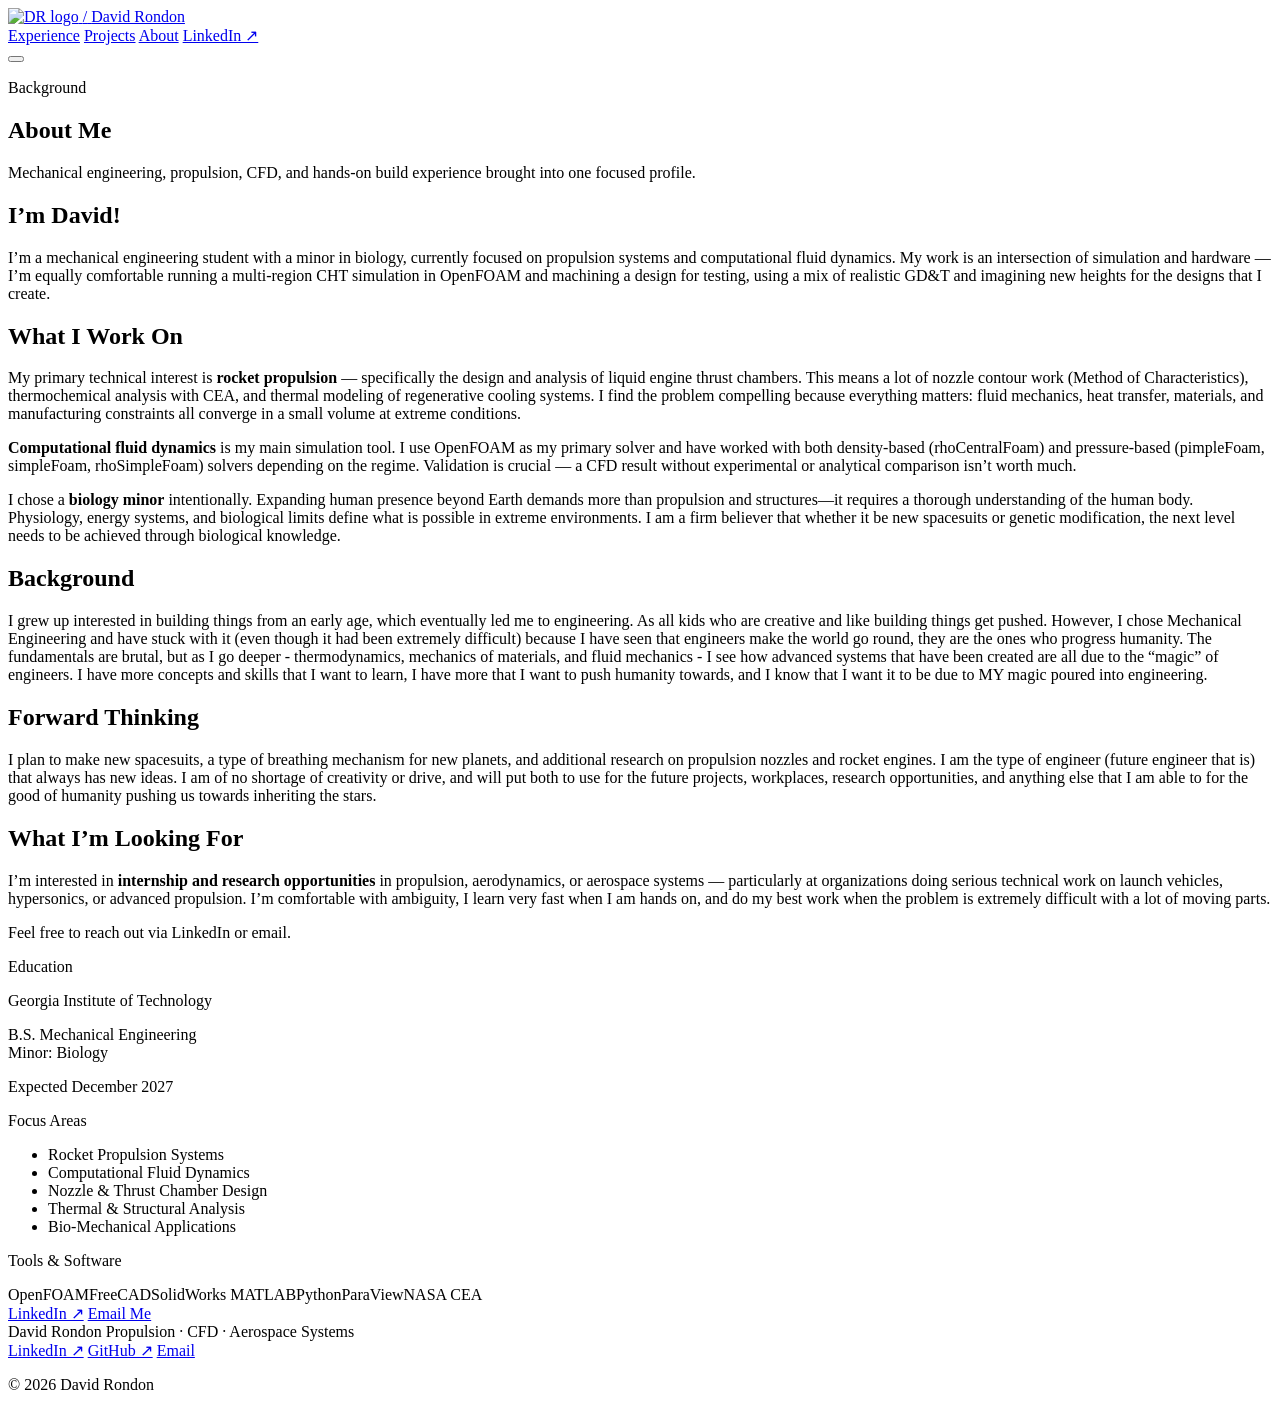
==== about/index.html @ 0e748375 "Add files via upload" ====
<!DOCTYPE html>
<html lang="en">
<head>
  <meta charset="UTF-8" />
  <meta name="viewport" content="width=device-width, initial-scale=1.0" />
  <title>About · David Rondon</title>
  <meta name="description" content="Mechanical engineering student with a minor in Biology, focused on propulsion, CFD, and aerospace systems with experience in fields such as Structural Engineering and Management." />
  <meta name="keywords" content="rocket propulsion, CFD, OpenFOAM, aerospace engineering, nozzle design" />
  <meta property="og:title" content="About" />
  <meta property="og:description" content="Mechanical engineering student with a minor in Biology, focused on propulsion, CFD, and aerospace systems with experience in fields such as Structural Engineering and Management." />
  <meta name="theme-color" content="#0a0a0a" />
  <link rel="preconnect" href="https://fonts.googleapis.com" />
  <link rel="preconnect" href="https://fonts.gstatic.com" crossorigin />
  <link href="https://fonts.googleapis.com/css2?family=Syne:wght@400;500;600;700;800&family=Space+Mono:ital,wght@0,400;0,700;1,400&display=swap" rel="stylesheet" />
  <link rel="stylesheet" href="/css/main.css" />
</head>
<body>

<header class="site-nav">
  <div class="nav-inner">
    <a href="/" class="nav-logo">
      <img src="/img/dr-logo.png" class="logo-img" alt="DR logo" />
      <span class="logo-slash">/</span>
      <span class="logo-text">David Rondon</span>
    </a>
    <nav class="nav-links">
      
      <a href="/experience/" class="nav-link">Experience</a>
      
      <a href="/projects/" class="nav-link">Projects</a>
      
      <a href="/about/" class="nav-link nav-link--active">About</a>
      
      <a href="https://www.linkedin.com/in/david-rondon-08573b288" class="nav-cta" target="_blank" rel="noopener">LinkedIn ↗</a>
    </nav>
    <button class="nav-toggle" aria-label="Toggle menu">
      <span></span><span></span><span></span>
    </button>
  </div>
</header>


<main>
  
<section class="page-header page-header--about">
  <div class="page-header-inner">
    <p class="section-label">Background</p>
    <h1 class="page-title">About Me</h1>
    <p class="page-intro">Mechanical engineering, propulsion, CFD, and hands-on build experience brought into one focused profile.</p>
  </div>
</section>

<section class="about-page section-inner">
  <div class="about-grid">
    <div class="about-main">
      <div class="article-body">
<h2 id="im-david"><span id="greeting"></span> I&rsquo;m David!</h2>
<p>I&rsquo;m a mechanical engineering student with a minor in biology, currently focused on propulsion systems and computational fluid dynamics. My work is an intersection of simulation and hardware — I&rsquo;m equally comfortable running a multi-region CHT simulation in OpenFOAM and machining a design for testing, using a mix of realistic GD&amp;T and imagining new heights for the designs that I create.</p>
<h2 id="what-i-work-on">What I Work On</h2>
<p>My primary technical interest is <strong>rocket propulsion</strong> — specifically the design and analysis of liquid engine thrust chambers. This means a lot of nozzle contour work (Method of Characteristics), thermochemical analysis with CEA, and thermal modeling of regenerative cooling systems. I find the problem compelling because everything matters: fluid mechanics, heat transfer, materials, and manufacturing constraints all converge in a small volume at extreme conditions.</p>
<p><strong>Computational fluid dynamics</strong> is my main simulation tool. I use OpenFOAM as my primary solver and have worked with both density-based (rhoCentralFoam) and pressure-based (pimpleFoam, simpleFoam, rhoSimpleFoam) solvers depending on the regime. Validation is crucial — a CFD result without experimental or analytical comparison isn&rsquo;t worth much.</p>
<p>I chose a <strong>biology minor</strong> intentionally. Expanding human presence beyond Earth demands more than propulsion and structures—it requires a thorough understanding of the human body. Physiology, energy systems, and biological limits define what is possible in extreme environments. I am a firm believer that whether it be new spacesuits or genetic modification, the next level needs to be achieved through biological knowledge.</p>
<h2 id="background">Background</h2>
<p>I grew up interested in building things from an early age, which eventually led me to engineering. As all kids who are creative and like building things get pushed. However, I chose Mechanical Engineering and have stuck with it (even though it had been extremely difficult) because I have seen that engineers make the world go round, they are the ones who progress humanity. The fundamentals are brutal, but as I go deeper - thermodynamics, mechanics of materials, and fluid mechanics - I see how advanced systems that have been created are all due to the &ldquo;magic&rdquo; of engineers. I have more concepts and skills that I want to learn, I have more that I want to push humanity towards, and I know that I want it to be due to MY magic poured into engineering.</p>
<h2 id="forward-thinking">Forward Thinking</h2>
<p>I plan to make new spacesuits, a type of breathing mechanism for new planets, and additional research on propulsion nozzles and rocket engines. I am the type of engineer (future engineer that is) that always has new ideas. I am of no shortage of creativity or drive, and will put both to use for the future projects, workplaces, research opportunities, and anything else that I am able to for the good of humanity pushing us towards inheriting the stars.</p>
<h2 id="what-im-looking-for">What I&rsquo;m Looking For</h2>
<p>I&rsquo;m interested in <strong>internship and research opportunities</strong> in propulsion, aerodynamics, or aerospace systems — particularly at organizations doing serious technical work on launch vehicles, hypersonics, or advanced propulsion. I&rsquo;m comfortable with ambiguity, I learn very fast when I am hands on, and do my best work when the problem is extremely difficult with a lot of moving parts.</p>
<p>Feel free to reach out via LinkedIn or email.</p>
</div>

    </div>
    <aside class="about-sidebar">
      <div class="sidebar-card">
        <p class="sc-label">Education</p>
        <p class="sc-value">Georgia Institute of Technology</p>
        <p class="sc-sub">B.S. Mechanical Engineering<br>Minor: Biology</p>
        <p class="sc-sub">Expected December 2027</p>
      </div>
      <div class="sidebar-card">
        <p class="sc-label">Focus Areas</p>
        <ul class="sc-list">
          <li>Rocket Propulsion Systems</li>
          <li>Computational Fluid Dynamics</li>
          <li>Nozzle & Thrust Chamber Design</li>
          <li>Thermal & Structural Analysis</li>
          <li>Bio-Mechanical Applications</li>
        </ul>
      </div>
      <div class="sidebar-card">
        <p class="sc-label">Tools & Software</p>
        <div class="sc-tags">
          <span>OpenFOAM</span><span>FreeCAD</span><span>SolidWorks</span>
          <span>MATLAB</span><span>Python</span><span>ParaView</span><span>NASA CEA</span>
        </div>
      </div>
      <div class="sidebar-links">
        <a href="https://www.linkedin.com/in/david-rondon-08573b288" target="_blank" rel="noopener" class="btn-primary">LinkedIn ↗</a>
        <a href="mailto:drondonski@gmail.com" class="btn-ghost">Email Me</a>
      </div>
    </aside>
  </div>
</section>

</main>

<footer class="site-footer">
  <div class="footer-inner">
    <div class="footer-left">
      <span class="footer-name">David Rondon</span>
      <span class="footer-role">Propulsion · CFD · Aerospace Systems</span>
    </div>
    <div class="footer-links">
      <a href="https://www.linkedin.com/in/david-rondon-08573b288" target="_blank" rel="noopener">LinkedIn ↗</a>
      <a href="https://github.com/" target="_blank" rel="noopener">GitHub ↗</a>
      <a href="mailto:drondonski@gmail.com">Email</a>
    </div>
    <p class="footer-copy">© 2026 David Rondon</p>
  </div>
</footer>


<script src="/js/main.js"></script>
</body>
</html>
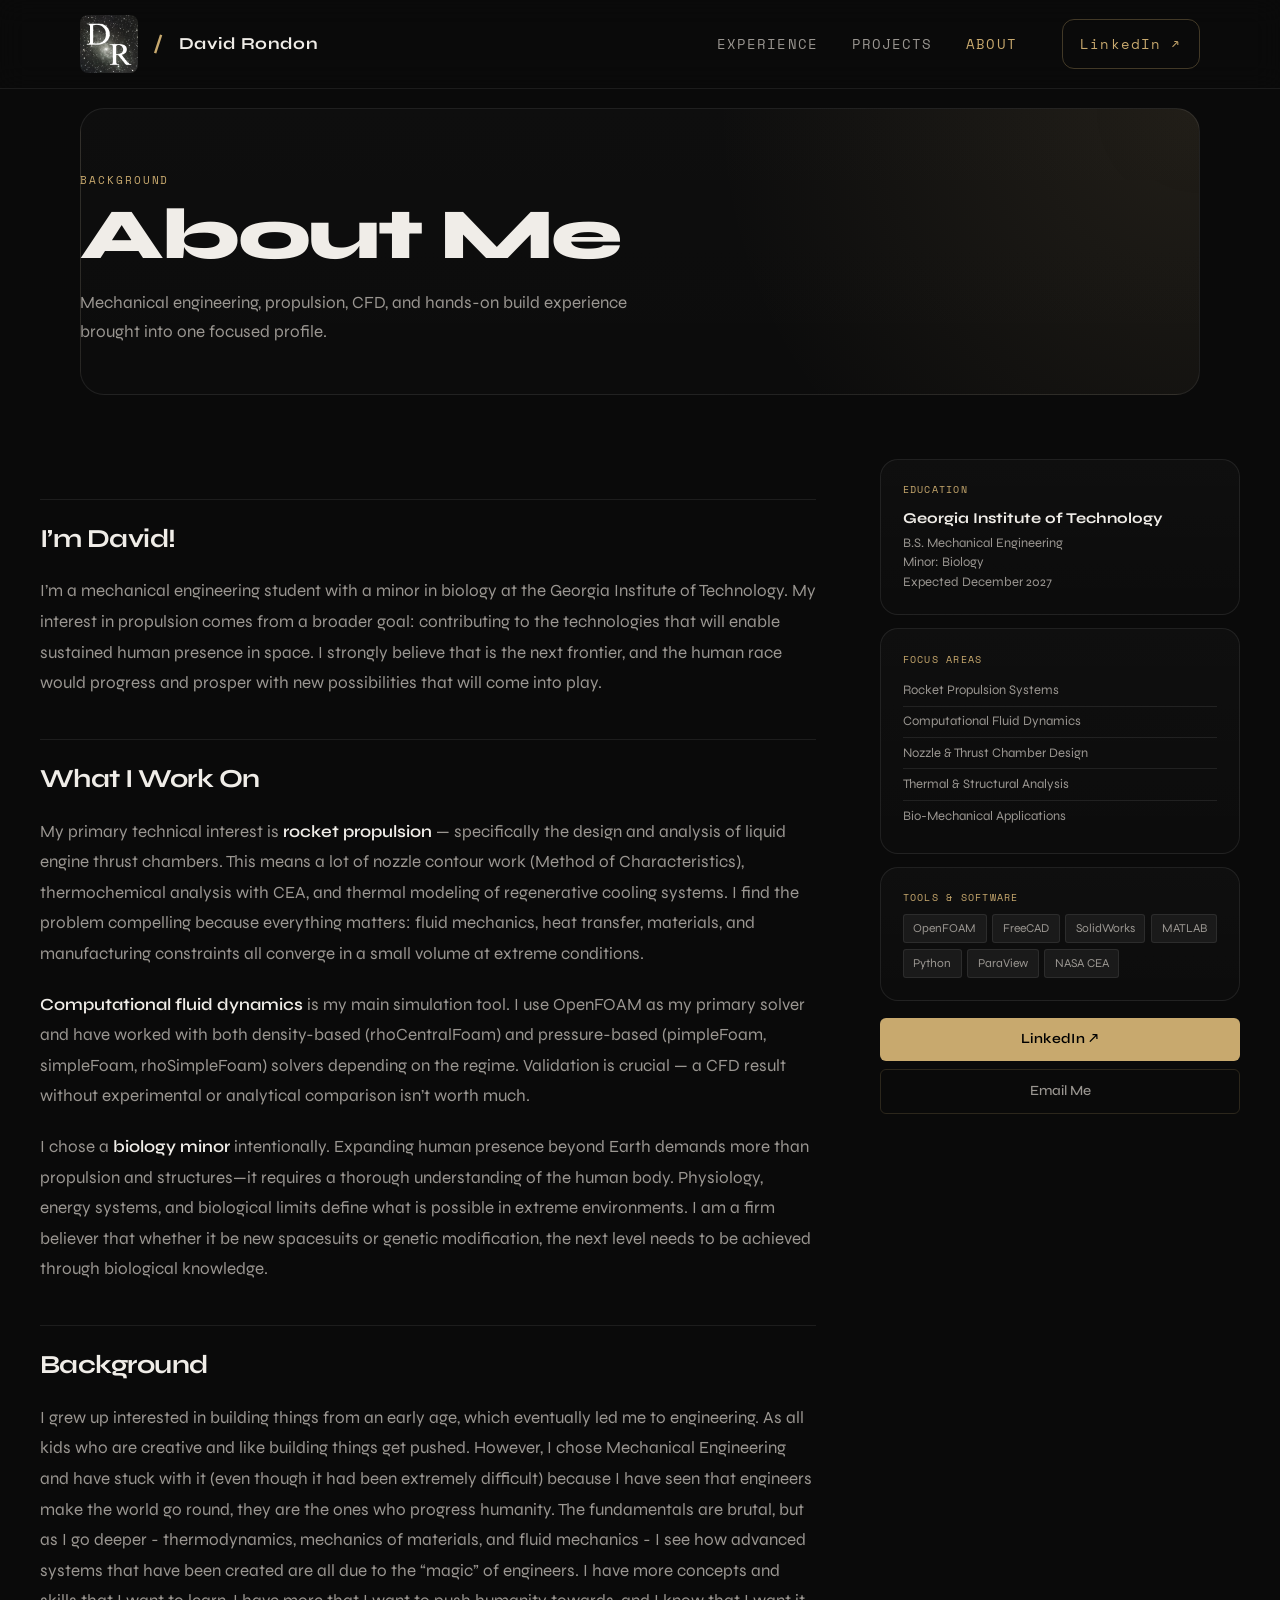
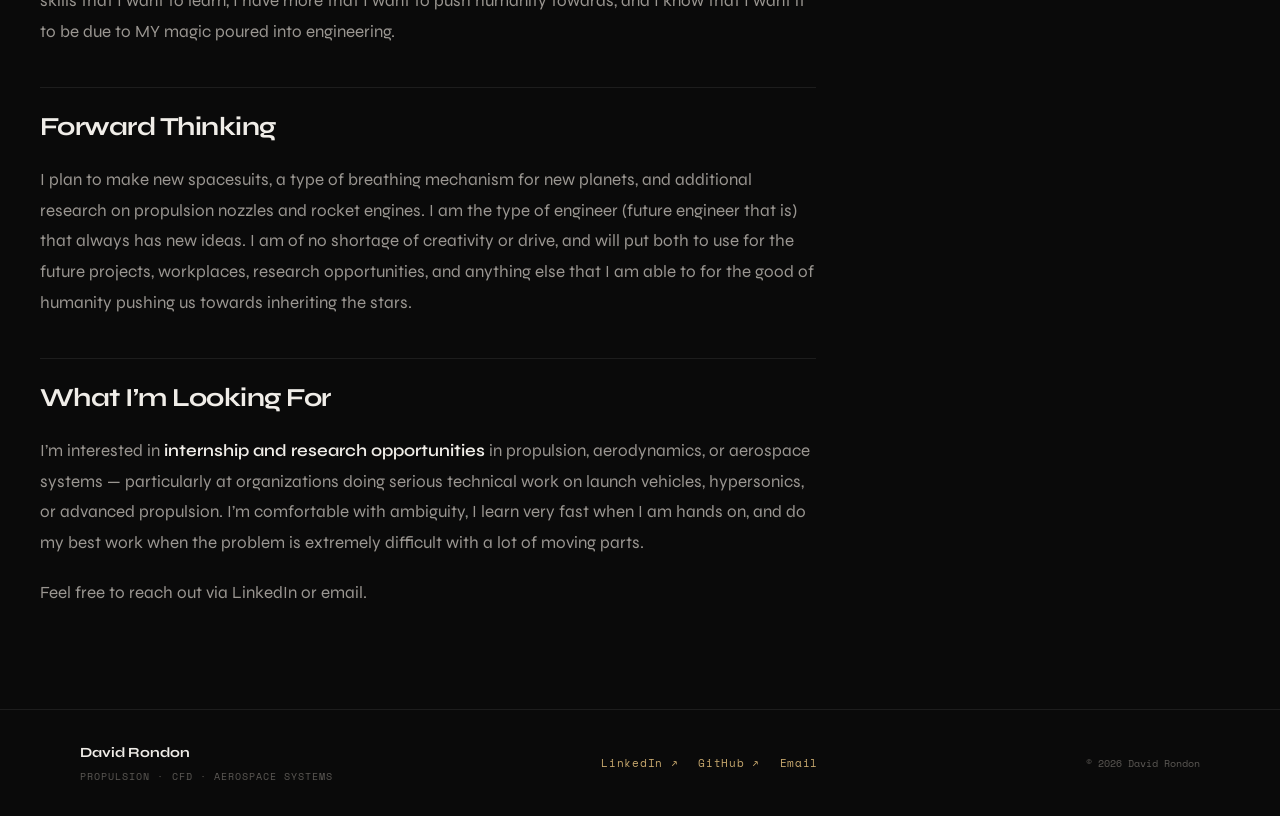
==== commit c49b03bb: "Update index.html" ====
--- a/about/index.html
+++ b/about/index.html
@@ -55,7 +55,7 @@
     <div class="about-main">
       <div class="article-body">
 <h2 id="im-david"><span id="greeting"></span> I&rsquo;m David!</h2>
-<p>I&rsquo;m a mechanical engineering student with a minor in biology, currently focused on propulsion systems and computational fluid dynamics. My work is an intersection of simulation and hardware — I&rsquo;m equally comfortable running a multi-region CHT simulation in OpenFOAM and machining a design for testing, using a mix of realistic GD&amp;T and imagining new heights for the designs that I create.</p>
+<p>I&rsquo;m a mechanical engineering student with a minor in biology at the Georgia Institute of Technology. My interest in propulsion comes from a broader goal: contributing to the technologies that will enable sustained human presence in space. I strongly believe that is the next frontier, and the human race would progress and prosper with new possibilities that will come into play.</p>
 <h2 id="what-i-work-on">What I Work On</h2>
 <p>My primary technical interest is <strong>rocket propulsion</strong> — specifically the design and analysis of liquid engine thrust chambers. This means a lot of nozzle contour work (Method of Characteristics), thermochemical analysis with CEA, and thermal modeling of regenerative cooling systems. I find the problem compelling because everything matters: fluid mechanics, heat transfer, materials, and manufacturing constraints all converge in a small volume at extreme conditions.</p>
 <p><strong>Computational fluid dynamics</strong> is my main simulation tool. I use OpenFOAM as my primary solver and have worked with both density-based (rhoCentralFoam) and pressure-based (pimpleFoam, simpleFoam, rhoSimpleFoam) solvers depending on the regime. Validation is crucial — a CFD result without experimental or analytical comparison isn&rsquo;t worth much.</p>
--- a/css/main.css
+++ b/css/main.css
@@ -0,0 +1,1276 @@
+/* =====================================================
+   DAVID RONDON PORTFOLIO — MAIN STYLESHEET
+   Aesthetic: Technical / Editorial / Dark Engineering
+   Fonts: Syne (display) + Space Mono (code/labels)
+   ===================================================== */
+
+/* === RESET & BASE === */
+*, *::before, *::after { box-sizing: border-box; margin: 0; padding: 0; }
+
+:root {
+  --bg:        #0a0a0a;
+  --bg-2:      #111111;
+  --bg-3:      #1a1a1a;
+  --border:    rgba(255,255,255,0.08);
+  --border-md: rgba(200,169,110,0.18);
+  --text:      #f0ede8;
+  --text-2:    #9a9691;
+  --text-3:    #5c5955;
+  --accent:    #c8a96e;
+  --accent-2:  #ebcf97;
+  --warm:      #d98a49;
+  --font-sans: 'Syne', sans-serif;
+  --font-mono: 'Space Mono', monospace;
+  --max-w:     1200px;
+  --pad:       clamp(1.25rem, 4vw, 2.5rem);
+  --radius:    6px;
+  --radius-lg: 10px;
+  --transition: 0.2s ease;
+}
+
+html { scroll-behavior: smooth; font-size: 16px; }
+
+body {
+  background: var(--bg);
+  color: var(--text);
+  font-family: var(--font-sans);
+  font-size: 1rem;
+  line-height: 1.6;
+  -webkit-font-smoothing: antialiased;
+  overflow-x: hidden;
+}
+
+a { color: inherit; text-decoration: none; }
+img { max-width: 100%; display: block; }
+button { cursor: pointer; border: none; background: none; font-family: inherit; }
+
+/* === UTILITY === */
+.section-inner {
+  max-width: var(--max-w);
+  margin: 0 auto;
+  padding: 0 var(--pad);
+}
+
+/* === TYPOGRAPHY === */
+.section-label {
+  font-family: var(--font-mono);
+  font-size: 0.675rem;
+  letter-spacing: 0.18em;
+  text-transform: uppercase;
+  color: var(--accent);
+  margin-bottom: 0.5rem;
+}
+
+.section-title {
+  font-size: clamp(1.75rem, 3.5vw, 2.5rem);
+  font-weight: 800;
+  line-height: 1.1;
+  letter-spacing: -0.025em;
+  color: var(--text);
+}
+
+/* === BUTTONS === */
+.btn-primary {
+  display: inline-flex;
+  align-items: center;
+  gap: 0.4rem;
+  background: var(--accent);
+  color: #000000;
+  padding: 0.65rem 1.4rem;
+  border-radius: var(--radius);
+  font-size: 0.875rem;
+  font-weight: 600;
+  letter-spacing: 0.02em;
+  transition: background var(--transition), transform var(--transition);
+}
+.btn-primary:hover { background: var(--accent-2); transform: translateY(-1px); }
+
+.btn-ghost {
+  display: inline-flex;
+  align-items: center;
+  gap: 0.4rem;
+  border: 1px solid var(--border-md);
+  color: var(--text-2);
+  padding: 0.65rem 1.4rem;
+  border-radius: var(--radius);
+  font-size: 0.875rem;
+  font-weight: 500;
+  transition: border-color var(--transition), color var(--transition);
+}
+.btn-ghost:hover { border-color: var(--accent); color: var(--accent); }
+
+/* === NAVIGATION === */
+.site-nav {
+  position: fixed;
+  top: 0; left: 0; right: 0;
+  z-index: 100;
+  background: rgba(10,10,10,0.9);
+  backdrop-filter: blur(14px);
+  -webkit-backdrop-filter: blur(14px);
+  border-bottom: 1px solid var(--border);
+}
+
+.nav-inner {
+  max-width: var(--max-w);
+  margin: 0 auto;
+  padding: 0 var(--pad);
+  height: 88px;
+  display: flex;
+  align-items: center;
+  justify-content: space-between;
+}
+
+.nav-logo {
+  display: flex;
+  align-items: center;
+  gap: 0.9rem;
+  font-family: var(--font-sans);
+  font-size: 1.05rem;
+  font-weight: 700;
+  letter-spacing: 0.02em;
+}
+.logo-img {
+  width: 58px;
+  height: 58px;
+  border-radius: 8px;
+  object-fit: cover;
+  display: block;
+}
+.logo-initials { display: none; }
+.logo-slash {
+  color: var(--accent);
+  margin: 0;
+  font-size: 1.25rem;
+  font-family: var(--font-mono);
+}
+.logo-text { color: var(--text); }
+.nav-logo:hover .logo-text { color: var(--accent-2); }
+
+.nav-links {
+  display: flex;
+  align-items: center;
+  gap: 2.1rem;
+}
+
+.nav-link {
+  font-family: var(--font-mono);
+  font-size: 0.88rem;
+  letter-spacing: 0.08em;
+  text-transform: uppercase;
+  color: var(--text-2);
+  padding: 0.45rem 0;
+  border-radius: var(--radius);
+  transition: color var(--transition), opacity var(--transition);
+}
+.nav-link:hover, .nav-link--active { color: var(--accent); }
+
+.nav-cta {
+  margin-left: 0.7rem;
+  font-family: var(--font-mono);
+  font-size: 0.88rem;
+  letter-spacing: 0.08em;
+  color: var(--accent);
+  border: 1px solid rgba(200,169,110,0.3);
+  padding: 0.8rem 1.1rem;
+  border-radius: 12px;
+  transition: background var(--transition), border-color var(--transition);
+}
+.nav-cta:hover { background: rgba(200,169,110,0.1); border-color: var(--accent); }
+
+.nav-toggle {
+  display: none;
+  flex-direction: column;
+  gap: 5px;
+  padding: 4px;
+}
+.nav-toggle span {
+  display: block;
+  width: 22px;
+  height: 1.5px;
+  background: var(--text-2);
+  transition: transform var(--transition), opacity var(--transition);
+}
+
+/* === HERO === */
+.hero {
+  min-height: 100vh;
+  display: flex;
+  flex-direction: column;
+  padding-top: 60px;
+  position: relative;
+  overflow: hidden;
+}
+
+.hero::before {
+  content: '';
+  position: absolute;
+  inset: 0;
+  background: 
+    radial-gradient(ellipse 60% 50% at 70% 40%, rgba(200,169,110,0.08) 0%, transparent 60%),
+    radial-gradient(ellipse 40% 30% at 80% 70%, rgba(217,138,73,0.05) 0%, transparent 50%);
+  pointer-events: none;
+}
+
+.hero-inner {
+  flex: 1;
+  max-width: var(--max-w);
+  margin: 0 auto;
+  padding: clamp(3rem, 8vw, 5rem) var(--pad);
+  display: grid;
+  grid-template-columns: 1fr 1fr;
+  gap: 4rem;
+  align-items: center;
+}
+
+.hero-eyebrow {
+  display: flex;
+  align-items: center;
+  gap: 0.6rem;
+  font-family: var(--font-mono);
+  font-size: 0.7rem;
+  letter-spacing: 0.15em;
+  text-transform: uppercase;
+  color: var(--text-3);
+  margin-bottom: 1.5rem;
+}
+.eyebrow-dot {
+  width: 6px;
+  height: 6px;
+  border-radius: 50%;
+  background: var(--accent);
+  animation: pulse 2s ease infinite;
+}
+@keyframes pulse {
+  0%, 100% { opacity: 1; transform: scale(1); }
+  50% { opacity: 0.5; transform: scale(0.8); }
+}
+
+.hero-name {
+  font-size: clamp(3.5rem, 7vw, 6rem);
+  font-weight: 800;
+  line-height: 0.95;
+  letter-spacing: -0.04em;
+  margin-bottom: 1.75rem;
+}
+.name-first { display: block; color: var(--text); }
+.name-last { display: block; color: var(--accent); }
+
+.hero-desc {
+  font-size: 1.0625rem;
+  line-height: 1.7;
+  color: var(--text-2);
+  max-width: 440px;
+  margin-bottom: 1.75rem;
+}
+
+.hero-tags {
+  display: flex;
+  flex-wrap: wrap;
+  gap: 0.4rem;
+  margin-bottom: 2rem;
+}
+.htag {
+  font-family: var(--font-mono);
+  font-size: 0.65rem;
+  letter-spacing: 0.1em;
+  text-transform: uppercase;
+  color: var(--text-3);
+  border: 1px solid var(--border);
+  padding: 0.3rem 0.7rem;
+  border-radius: 3px;
+  background: var(--bg-2);
+}
+
+.hero-actions {
+  display: flex;
+  gap: 0.75rem;
+  flex-wrap: wrap;
+}
+
+/* HERO VISUAL */
+.hero-visual {
+  display: flex;
+  align-items: center;
+  justify-content: center;
+}
+
+.visual-frame {
+  width: 320px;
+  height: 320px;
+  position: relative;
+  display: flex;
+  align-items: center;
+  justify-content: center;
+}
+
+.visual-grid {
+  position: absolute;
+  inset: 0;
+  background-image:
+    linear-gradient(var(--border) 1px, transparent 1px),
+    linear-gradient(90deg, var(--border) 1px, transparent 1px);
+  background-size: 32px 32px;
+  border-radius: 50%;
+  mask-image: radial-gradient(ellipse at center, black 40%, transparent 75%);
+  -webkit-mask-image: radial-gradient(ellipse at center, black 40%, transparent 75%);
+}
+
+.visual-ring {
+  position: absolute;
+  border-radius: 50%;
+  border: 1px solid var(--border);
+  animation: spin linear infinite;
+}
+.ring-1 { width: 260px; height: 260px; border-color: rgba(200,169,110,0.22); animation-duration: 20s; }
+.ring-2 { width: 190px; height: 190px; border-color: rgba(200,169,110,0.14); animation-duration: 15s; animation-direction: reverse; border-style: dashed; }
+.ring-3 { width: 120px; height: 120px; border-color: rgba(217,138,73,0.2); animation-duration: 10s; }
+
+@keyframes spin { from { transform: rotate(0deg); } to { transform: rotate(360deg); } }
+
+.visual-center {
+  position: relative;
+  z-index: 2;
+  text-align: center;
+  background: var(--bg-2);
+  border: 1px solid var(--border-md);
+  border-radius: 8px;
+  padding: 0.75rem 1.25rem;
+}
+.vc-label {
+  display: block;
+  font-family: var(--font-mono);
+  font-size: 0.6rem;
+  letter-spacing: 0.15em;
+  text-transform: uppercase;
+  color: var(--text-3);
+  margin-bottom: 0.15rem;
+}
+.vc-val {
+  display: block;
+  font-size: 1.75rem;
+  font-weight: 800;
+  color: var(--accent);
+  letter-spacing: -0.02em;
+  line-height: 1;
+}
+
+.visual-stat {
+  position: absolute;
+  background: var(--bg-2);
+  border: 1px solid var(--border);
+  border-radius: var(--radius);
+  padding: 0.4rem 0.65rem;
+  text-align: center;
+  min-width: 72px;
+}
+.visual-stat span {
+  display: block;
+  font-family: var(--font-mono);
+  font-size: 0.55rem;
+  letter-spacing: 0.12em;
+  color: var(--text-3);
+  text-transform: uppercase;
+}
+.visual-stat strong {
+  display: block;
+  font-size: 0.8rem;
+  font-weight: 700;
+  color: var(--text);
+  font-family: var(--font-mono);
+}
+.vs-1 { top: 20px; right: 0; }
+.vs-2 { bottom: 50px; right: -10px; }
+.vs-3 { top: 60px; left: -10px; }
+
+.hero-scroll-hint {
+  max-width: var(--max-w);
+  margin: 0 auto;
+  padding: 1.5rem var(--pad);
+  display: flex;
+  align-items: center;
+  gap: 1rem;
+}
+.hero-scroll-hint span {
+  font-family: var(--font-mono);
+  font-size: 0.6rem;
+  letter-spacing: 0.15em;
+  text-transform: uppercase;
+  color: var(--text-3);
+}
+.scroll-line {
+  flex: 1;
+  max-width: 80px;
+  height: 1px;
+  background: linear-gradient(to right, var(--border-md), transparent);
+}
+
+/* === SECTIONS SHARED === */
+.section-projects,
+.section-research,
+.section-about {
+  padding: clamp(3rem, 6vw, 5rem) 0;
+  border-top: 1px solid var(--border);
+}
+
+.section-header {
+  display: flex;
+  align-items: flex-end;
+  justify-content: space-between;
+  margin-bottom: 2rem;
+}
+
+.section-link {
+  font-family: var(--font-mono);
+  font-size: 0.7rem;
+  letter-spacing: 0.08em;
+  color: var(--accent);
+  transition: opacity var(--transition);
+}
+.section-link:hover { opacity: 0.7; }
+
+/* === PROJECT CARDS === */
+.project-grid {
+  display: grid;
+  grid-template-columns: repeat(2, 1fr);
+  gap: 1px;
+  background: var(--border);
+  border: 1px solid var(--border);
+  border-radius: var(--radius-lg);
+  overflow: hidden;
+}
+
+.project-grid--full {
+  grid-template-columns: repeat(auto-fill, minmax(300px, 1fr));
+}
+
+.project-card {
+  background: var(--bg);
+  transition: background var(--transition);
+}
+.project-card:hover { background: var(--bg-2); }
+
+.card-link {
+  display: block;
+  height: 100%;
+}
+
+.card-thumb {
+  position: relative;
+  height: 160px;
+  overflow: hidden;
+}
+.thumb-fill {
+  position: absolute;
+  inset: 0;
+  background: var(--thumb-color, linear-gradient(135deg, #2b1c10, #6d5230 45%, #c8a96e 78%, #ebcf97));
+}
+.thumb-fill::after {
+  content: '';
+  position: absolute;
+  inset: 0;
+  background-image:
+    repeating-linear-gradient(0deg, rgba(255, 255, 255, 0.04) 0, rgba(255, 255, 255, 0.04) 1px, transparent 1px, transparent 20px),
+    repeating-linear-gradient(90deg, rgba(255,255,255,0.04) 0, rgba(255,255,255,0.04) 1px, transparent 1px, transparent 20px);
+}
+.thumb-overlay {
+  position: absolute;
+  inset: 0;
+  background: linear-gradient(to top, rgba(0, 0, 0, 0.6) 20%, transparent 60%);
+  z-index: 1;
+}
+.card-thumb img {
+  position: absolute;
+  inset: 0;
+  width: 100%;
+  height: 100%;
+  object-fit: cover;
+  z-index: 0;
+}
+.card-category {
+  position: absolute;
+  bottom: 0.75rem;
+  left: 0.875rem;
+  z-index: 2;
+  font-family: var(--font-mono);
+  font-size: 0.6rem;
+  letter-spacing: 0.12em;
+  text-transform: uppercase;
+  color: rgba(255,255,255,0.7);
+}
+
+.card-body { padding: 1.25rem; }
+.card-title {
+  font-size: 1rem;
+  font-weight: 700;
+  margin-bottom: 0.5rem;
+  line-height: 1.3;
+  color: var(--text);
+}
+.card-desc {
+  font-size: 0.8125rem;
+  line-height: 1.65;
+  color: var(--text-2);
+  margin-bottom: 0.875rem;
+}
+.card-tags { display: flex; flex-wrap: wrap; gap: 0.3rem; }
+.ctag {
+  font-family: var(--font-mono);
+  font-size: 0.6rem;
+  letter-spacing: 0.08em;
+  text-transform: uppercase;
+  color: var(--text-3);
+  border: 1px solid var(--border);
+  padding: 0.2rem 0.5rem;
+  border-radius: 3px;
+}
+
+/* === RESEARCH LIST === */
+.research-list {
+  display: flex;
+  flex-direction: column;
+  gap: 1px;
+  background: var(--border);
+  border: 1px solid var(--border);
+  border-radius: 22px;
+  overflow: hidden;
+  box-shadow: 0 18px 40px rgba(0,0,0,0.18);
+}
+
+.research-item a {
+  display: grid;
+  grid-template-columns: 56px 1fr auto;
+  gap: 1.5rem;
+  align-items: center;
+  padding: 1.45rem 1.6rem;
+  background:
+    linear-gradient(180deg, rgba(255,255,255,0.02), rgba(255,255,255,0.01)),
+    var(--bg);
+  transition: background var(--transition), transform var(--transition);
+}
+.research-item a:hover {
+  background:
+    linear-gradient(180deg, rgba(255,255,255,0.03), rgba(255,255,255,0.015)),
+    var(--bg-2);
+}
+
+.ri-num {
+  font-family: var(--font-mono);
+  font-size: 0.74rem;
+  font-weight: 700;
+  color: var(--accent);
+  opacity: 0.8;
+}
+.ri-title {
+  font-size: 1.1rem;
+  font-weight: 700;
+  margin-bottom: 0.3rem;
+  color: var(--text);
+  line-height: 1.25;
+}
+.ri-meta {
+  display: flex;
+  flex-wrap: wrap;
+  gap: 1rem;
+  font-family: var(--font-mono);
+  font-size: 0.65rem;
+  letter-spacing: 0.08em;
+  color: var(--text-3);
+}
+.ri-summary { font-size: 0.8125rem; color: var(--text-2); margin-top: 0.35rem; line-height: 1.55; }
+.ri-arrow {
+  color: var(--text-3);
+  font-size: 1rem;
+  transition: transform var(--transition);
+}
+.research-item a:hover .ri-arrow { transform: translateX(4px); color: var(--accent); }
+
+/* === ABOUT SECTION (HOME) === */
+.about-inner {
+  display: grid;
+  grid-template-columns: 1fr 1fr;
+  gap: 4rem;
+  align-items: start;
+}
+.about-text .section-title { margin-bottom: 1.25rem; }
+.about-body { font-size: 1rem; line-height: 1.75; color: var(--text-2); margin-bottom: 1.75rem; }
+
+.about-skills { display: flex; flex-direction: column; gap: 1.5rem; }
+.skill-group {}
+.sg-label {
+  font-family: var(--font-mono);
+  font-size: 0.65rem;
+  letter-spacing: 0.12em;
+  text-transform: uppercase;
+  color: var(--text-3);
+  margin-bottom: 0.6rem;
+}
+.sg-items { display: flex; flex-wrap: wrap; gap: 0.4rem; }
+.sg-items span {
+  font-size: 0.8125rem;
+  color: var(--text-2);
+  background: var(--bg-2);
+  border: 1px solid var(--border);
+  padding: 0.3rem 0.75rem;
+  border-radius: var(--radius);
+}
+
+/* === PAGE HEADER === */
+.page-header {
+  padding-top: 108px;
+  position: relative;
+}
+.page-header-inner {
+  max-width: var(--max-w);
+  margin: 0 auto;
+  padding: clamp(2.5rem, 5vw, 4rem) var(--pad) clamp(2rem, 4vw, 3rem);
+  position: relative;
+}
+.page-header-inner::before {
+  content: '';
+  position: absolute;
+  inset: 0 var(--pad);
+  border: 1px solid var(--border);
+  border-radius: 24px;
+  background:
+    radial-gradient(circle at top right, rgba(200,169,110,0.1), transparent 42%),
+    linear-gradient(180deg, rgba(255,255,255,0.02), rgba(255,255,255,0.01));
+  pointer-events: none;
+}
+.page-header-inner > * {
+  position: relative;
+  z-index: 1;
+}
+.page-title {
+  font-size: clamp(2.5rem, 6vw, 4.5rem);
+  font-weight: 800;
+  letter-spacing: -0.035em;
+  line-height: 1.05;
+  margin-bottom: 0.75rem;
+}
+.page-intro { font-size: 1.0625rem; color: var(--text-2); max-width: 560px; margin-top: 1rem; line-height: 1.7; }
+
+.list-section { padding: clamp(2rem, 5vw, 4rem) 0 5rem; }
+
+/* === SINGLE ARTICLE === */
+.article-header {
+  padding-top: 108px;
+}
+.article-header-inner {
+  max-width: var(--max-w);
+  margin: 0 auto;
+  padding: clamp(2.5rem, 5vw, 4rem) var(--pad);
+  position: relative;
+}
+.article-header-inner::before {
+  content: '';
+  position: absolute;
+  inset: 0 var(--pad);
+  border: 1px solid var(--border);
+  border-radius: 24px;
+  background:
+    radial-gradient(circle at top right, rgba(200,169,110,0.08), transparent 38%),
+    linear-gradient(180deg, rgba(255,255,255,0.02), rgba(255,255,255,0.01));
+  pointer-events: none;
+}
+.article-header-inner > * {
+  position: relative;
+  z-index: 1;
+}
+.back-link {
+  display: inline-block;
+  font-family: var(--font-mono);
+  font-size: 0.7rem;
+  letter-spacing: 0.08em;
+  text-transform: uppercase;
+  color: var(--text-3);
+  margin-bottom: 1.5rem;
+  transition: color var(--transition);
+}
+.back-link:hover { color: var(--accent); }
+
+.article-meta {
+  display: flex;
+  gap: 0.75rem;
+  align-items: center;
+  margin-bottom: 1rem;
+}
+.article-category {
+  font-family: var(--font-mono);
+  font-size: 0.65rem;
+  letter-spacing: 0.12em;
+  text-transform: uppercase;
+  color: var(--accent);
+  border: 1px solid rgba(200,169,110,0.3);
+  padding: 0.2rem 0.6rem;
+  border-radius: 3px;
+}
+.article-date {
+  font-family: var(--font-mono);
+  font-size: 0.65rem;
+  letter-spacing: 0.08em;
+  color: var(--text-3);
+}
+
+.article-title {
+  font-size: clamp(2rem, 5vw, 3.5rem);
+  font-weight: 800;
+  letter-spacing: -0.03em;
+  line-height: 1.1;
+  margin-bottom: 0.75rem;
+}
+.article-subtitle { font-size: 1.125rem; color: var(--text-2); max-width: 600px; margin-bottom: 1rem; line-height: 1.6; }
+.article-tags { display: flex; flex-wrap: wrap; gap: 0.35rem; margin-top: 1rem; }
+
+.article-hero-img {
+  max-width: var(--max-w);
+  margin: 2rem auto;
+  padding: 0 var(--pad);
+}
+.article-hero-img img { width: 100%; border-radius: var(--radius-lg); border: 1px solid var(--border); }
+
+.article-body-wrap {
+  max-width: var(--max-w);
+  margin: 0 auto;
+  padding: 3rem var(--pad) 4rem;
+  display: grid;
+  grid-template-columns: 200px 1fr;
+  gap: 4rem;
+  align-items: start;
+}
+
+.article-toc {
+  position: sticky;
+  top: 80px;
+}
+.article-toc nav {
+  font-size: 0.775rem;
+  line-height: 1.7;
+  color: var(--text-3);
+}
+.article-toc nav ul { list-style: none; }
+.article-toc nav li { margin-bottom: 0.2rem; }
+.article-toc nav a { color: var(--text-3); transition: color var(--transition); }
+.article-toc nav a:hover { color: var(--accent); }
+.article-toc #TableOfContents > ul > li > a { color: var(--text-2); font-weight: 600; font-size: 0.75rem; }
+
+/* ARTICLE BODY PROSE */
+.article-body {
+  font-size: 1.0625rem;
+  line-height: 1.8;
+  color: var(--text-2);
+  max-width: 680px;
+}
+.article-body h2 {
+  font-size: 1.625rem;
+  font-weight: 700;
+  color: var(--text);
+  margin: 2.5rem 0 0.875rem;
+  letter-spacing: -0.02em;
+  padding-top: 1rem;
+  border-top: 1px solid var(--border);
+}
+.article-body h3 {
+  font-size: 1.1875rem;
+  font-weight: 700;
+  color: var(--text);
+  margin: 1.75rem 0 0.625rem;
+}
+.article-body p { margin-bottom: 1.25rem; }
+.article-body ul, .article-body ol {
+  margin: 1rem 0 1.25rem 1.5rem;
+}
+.article-body li { margin-bottom: 0.35rem; }
+.article-body strong { color: var(--text); font-weight: 600; }
+.article-body a { color: var(--accent); text-decoration: underline; text-underline-offset: 3px; }
+.article-body a:hover { text-decoration: none; }
+.article-body code {
+  font-family: var(--font-mono);
+  font-size: 0.85em;
+  background: var(--bg-3);
+  color: var(--accent-2);
+  padding: 0.15em 0.45em;
+  border-radius: 3px;
+  border: 1px solid var(--border);
+}
+.article-body pre {
+  background: var(--bg-2);
+  border: 1px solid var(--border);
+  border-radius: var(--radius-lg);
+  padding: 1.25rem 1.5rem;
+  overflow-x: auto;
+  margin: 1.5rem 0;
+}
+.article-body pre code {
+  background: none;
+  border: none;
+  padding: 0;
+  font-size: 0.875rem;
+  color: var(--text-2);
+}
+.article-body blockquote {
+  border-left: 3px solid var(--accent);
+  padding: 0.75rem 0 0.75rem 1.5rem;
+  margin: 1.5rem 0;
+  color: var(--text-2);
+  font-style: italic;
+}
+.article-body img {
+  width: 100%;
+  border-radius: var(--radius);
+  border: 1px solid var(--border);
+  margin: 1.5rem 0;
+}
+.article-body table {
+  width: 100%;
+  border-collapse: collapse;
+  margin: 1.5rem 0;
+  font-size: 0.875rem;
+}
+.article-body th, .article-body td {
+  padding: 0.65rem 1rem;
+  border: 1px solid var(--border);
+  text-align: left;
+}
+.article-body th {
+  background: var(--bg-2);
+  font-family: var(--font-mono);
+  font-size: 0.7rem;
+  letter-spacing: 0.08em;
+  text-transform: uppercase;
+  color: var(--text-2);
+  font-weight: 400;
+}
+
+/* ARTICLE NAV */
+.article-links { padding: 2rem var(--pad); border-top: 1px solid var(--border); }
+.link-list { display: flex; gap: 0.75rem; flex-wrap: wrap; margin-top: 0.75rem; }
+.ext-link {
+  font-family: var(--font-mono);
+  font-size: 0.75rem;
+  color: var(--accent);
+  border: 1px solid rgba(200,169,110,0.3);
+  padding: 0.45rem 1rem;
+  border-radius: var(--radius);
+  transition: background var(--transition);
+}
+.ext-link:hover { background: rgba(200,169,110,0.1); }
+
+.article-nav {
+  display: flex;
+  gap: 1px;
+  background: var(--border);
+  border-top: 1px solid var(--border);
+  border-bottom: 1px solid var(--border);
+  margin-bottom: 0;
+  padding: 0;
+}
+.anav-item {
+  flex: 1;
+  display: flex;
+  flex-direction: column;
+  gap: 0.3rem;
+  padding: 1.25rem 1.5rem;
+  background: var(--bg);
+  transition: background var(--transition);
+}
+.anav-item:hover { background: var(--bg-2); }
+.anav-item span {
+  font-family: var(--font-mono);
+  font-size: 0.65rem;
+  letter-spacing: 0.1em;
+  text-transform: uppercase;
+  color: var(--text-3);
+}
+.anav-item strong { font-size: 0.9375rem; font-weight: 600; color: var(--text); }
+.anav-next { text-align: right; }
+
+/* === ABOUT PAGE === */
+.about-page { padding: clamp(2rem, 5vw, 4rem) 0 5rem; }
+.about-grid {
+  display: grid;
+  grid-template-columns: 1fr 360px;
+  gap: 4rem;
+  align-items: start;
+}
+
+.about-main .article-body { max-width: 100%; }
+
+.about-sidebar { display: flex; flex-direction: column; gap: 1px; position: sticky; top: 80px; }
+
+.sidebar-card {
+  background: linear-gradient(180deg, rgba(255,255,255,0.025), rgba(255,255,255,0.01));
+  border: 1px solid var(--border);
+  border-radius: 18px;
+  padding: 1.35rem;
+  margin-bottom: 0.75rem;
+}
+.sc-label {
+  font-family: var(--font-mono);
+  font-size: 0.65rem;
+  letter-spacing: 0.12em;
+  text-transform: uppercase;
+  color: var(--accent);
+  margin-bottom: 0.5rem;
+}
+.sc-value { font-size: 0.9375rem; font-weight: 700; color: var(--text); margin-bottom: 0.25rem; }
+.sc-sub { font-size: 0.8125rem; color: var(--text-2); line-height: 1.5; }
+.sc-list { list-style: none; }
+.sc-list li {
+  font-size: 0.8125rem;
+  color: var(--text-2);
+  padding: 0.3rem 0;
+  border-bottom: 1px solid var(--border);
+}
+.sc-list li:last-child { border-bottom: none; }
+.sc-tags { display: flex; flex-wrap: wrap; gap: 0.35rem; }
+.sc-tags span {
+  font-size: 0.75rem;
+  color: var(--text-2);
+  background: var(--bg-3);
+  border: 1px solid var(--border);
+  padding: 0.25rem 0.6rem;
+  border-radius: 3px;
+}
+.sidebar-links { display: flex; flex-direction: column; gap: 0.5rem; margin-top: 0.25rem; }
+.sidebar-links .btn-primary, .sidebar-links .btn-ghost { text-align: center; justify-content: center; }
+
+/* === EXPERIENCE TIMELINE PAGE === */
+.timeline-page {
+  padding: clamp(2rem, 5vw, 4rem) 0 6rem;
+}
+
+.timeline-shell {
+  position: relative;
+  max-width: 980px;
+  margin: 0 auto;
+  padding: 0 var(--pad);
+}
+
+.timeline-line {
+  position: absolute;
+  top: 0;
+  bottom: 0;
+  left: 50%;
+  width: 1px;
+  transform: translateX(-50%);
+  background: linear-gradient(to bottom, transparent 0%, rgba(200,169,110,0.45) 10%, rgba(200,169,110,0.45) 90%, transparent 100%);
+}
+
+.timeline-item {
+  position: relative;
+  min-height: 72vh;
+  display: grid;
+  grid-template-columns: 1fr 1fr;
+  align-items: center;
+}
+
+.timeline-item::before {
+  content: '';
+  position: absolute;
+  top: 50%;
+  left: 50%;
+  width: 14px;
+  height: 14px;
+  border-radius: 50%;
+  transform: translate(-50%, -50%);
+  background: var(--bg);
+  border: 2px solid rgba(200,169,110,0.55);
+  box-shadow: 0 0 0 10px rgba(200,169,110,0.06);
+  transition: transform var(--transition), border-color var(--transition), box-shadow var(--transition);
+}
+
+.timeline-card {
+  max-width: 420px;
+  padding: 1.8rem;
+  border: 1px solid var(--border);
+  border-radius: 22px;
+  background:
+    radial-gradient(circle at top right, rgba(15, 67, 210, 0.08), transparent 38%),
+    linear-gradient(180deg, rgba(255,255,255,0.03), rgba(255,255,255,0.01));
+  opacity: 0.28;
+  transform: translateY(18px) scale(0.98);
+  transition: opacity 0.35s ease, transform 0.35s ease, border-color 0.35s ease, box-shadow 0.35s ease;
+}
+
+.timeline-item:nth-child(odd) .timeline-card {
+  justify-self: end;
+  margin-right: 3.5rem;
+}
+
+.timeline-item:nth-child(even) .timeline-card {
+  grid-column: 2;
+  justify-self: start;
+  margin-left: 3.5rem;
+}
+
+.timeline-item.is-active .timeline-card {
+  opacity: 1;
+  transform: translateY(0) scale(1);
+  border-color: rgba(200,169,110,0.35);
+  box-shadow: 0 20px 50px rgba(0,0,0,0.25);
+}
+
+.timeline-item.is-active::before {
+  transform: translate(-50%, -50%) scale(1.08);
+  border-color: var(--accent);
+  box-shadow: 0 0 0 14px rgba(200,169,110,0.1);
+}
+
+.timeline-period {
+  font-family: var(--font-mono);
+  font-size: 0.7rem;
+  letter-spacing: 0.14em;
+  text-transform: uppercase;
+  color: var(--accent);
+  margin-bottom: 0.85rem;
+}
+
+.timeline-company {
+  font-size: 1.45rem;
+  font-weight: 700;
+  line-height: 1.15;
+  color: var(--text);
+}
+
+.timeline-role {
+  font-size: 0.92rem;
+  color: var(--text-2);
+  margin: 0.45rem 0 0.9rem;
+}
+
+.timeline-location {
+  font-family: var(--font-mono);
+  font-size: 0.72rem;
+  letter-spacing: 0.08em;
+  text-transform: uppercase;
+  color: var(--text-3);
+  margin-bottom: 1rem;
+}
+
+.timeline-bullets {
+  list-style: none;
+  display: flex;
+  flex-direction: column;
+  gap: 0.7rem;
+  margin-bottom: 1rem;
+}
+
+.timeline-bullets li {
+  position: relative;
+  padding-left: 1rem;
+  color: var(--text-2);
+  line-height: 1.65;
+}
+
+.timeline-bullets li::before {
+  content: '•';
+  position: absolute;
+  left: 0;
+  color: var(--accent);
+}
+
+.timeline-skills {
+  display: flex;
+  flex-wrap: wrap;
+  gap: 0.45rem;
+}
+
+.timeline-skill {
+  font-family: var(--font-mono);
+  font-size: 0.62rem;
+  letter-spacing: 0.08em;
+  text-transform: uppercase;
+  color: var(--text-2);
+  border: 1px solid var(--border);
+  background: var(--bg-2);
+  padding: 0.28rem 0.55rem;
+  border-radius: 3px;
+}
+
+/* === FOOTER === */
+.site-footer {
+  border-top: 1px solid var(--border);
+  padding: 2rem 0;
+}
+.footer-inner {
+  max-width: var(--max-w);
+  margin: 0 auto;
+  padding: 0 var(--pad);
+  display: flex;
+  align-items: center;
+  justify-content: space-between;
+  flex-wrap: wrap;
+  gap: 1rem;
+}
+.footer-left { display: flex; flex-direction: column; gap: 0.2rem; }
+.footer-name { font-weight: 700; font-size: 0.875rem; }
+.footer-role {
+  font-family: var(--font-mono);
+  font-size: 0.65rem;
+  letter-spacing: 0.1em;
+  color: var(--text-3);
+  text-transform: uppercase;
+}
+.footer-links { display: flex; gap: 1.25rem; }
+.footer-links a {
+  font-family: var(--font-mono);
+  font-size: 0.7rem;
+  letter-spacing: 0.06em;
+  color: var(--accent);
+  transition: opacity var(--transition);
+}
+.footer-links a:hover { opacity: 0.7; }
+.footer-copy {
+  font-family: var(--font-mono);
+  font-size: 0.65rem;
+  color: var(--text-3);
+}
+
+/* === RESPONSIVE === */
+@media (max-width: 900px) {
+  .hero-inner {
+    grid-template-columns: 1fr;
+    gap: 3rem;
+    text-align: center;
+  }
+  .hero-eyebrow, .hero-tags { justify-content: center; }
+  .hero-desc { margin: 0 auto 1.75rem; }
+  .hero-actions { justify-content: center; }
+  .hero-visual { justify-content: center; }
+
+  .about-inner, .about-grid { grid-template-columns: 1fr; gap: 2.5rem; }
+  .about-sidebar { position: static; }
+
+  .article-body-wrap { grid-template-columns: 1fr; gap: 2rem; }
+  .article-toc { display: none; }
+
+  .project-grid { grid-template-columns: 1fr; }
+
+  .timeline-line {
+    left: 18px;
+    transform: none;
+  }
+
+  .timeline-item {
+    grid-template-columns: 1fr;
+    min-height: auto;
+    padding: 0 0 2rem 0;
+  }
+
+  .timeline-item::before {
+    left: 18px;
+    top: 2rem;
+    transform: translate(-50%, 0);
+  }
+
+  .timeline-item.is-active::before {
+    transform: translate(-50%, 0) scale(1.08);
+  }
+
+  .timeline-card,
+  .timeline-item:nth-child(odd) .timeline-card,
+  .timeline-item:nth-child(even) .timeline-card {
+    grid-column: 1;
+    justify-self: stretch;
+    margin: 0 0 0 3rem;
+    max-width: none;
+  }
+}
+
+@media (max-width: 640px) {
+  .nav-links { display: none; }
+  .nav-links.nav-open { display: flex; flex-direction: column; position: fixed; inset: 88px 0 0; background: rgba(10,10,10,0.98); padding: 2rem var(--pad); gap: 0.9rem; z-index: 99; }
+  .nav-toggle { display: flex; }
+
+  .section-header { flex-direction: column; align-items: flex-start; gap: 0.75rem; }
+  .footer-inner { flex-direction: column; align-items: flex-start; gap: 1.25rem; }
+
+  .nav-inner { height: 76px; }
+  .logo-img { width: 44px; height: 44px; }
+  .nav-logo { gap: 0.65rem; font-size: 0.92rem; }
+  .nav-cta { margin-left: 0; width: fit-content; }
+
+  .research-item a { grid-template-columns: 34px 1fr auto; gap: 0.8rem; padding: 1rem; }
+  .ri-title { font-size: 0.98rem; }
+
+  .visual-frame { width: 260px; height: 260px; }
+  .ring-1 { width: 220px; height: 220px; }
+  .ring-2 { width: 160px; height: 160px; }
+  .ring-3 { width: 100px; height: 100px; }
+}
+
+/* === ANIMATIONS === */
+@keyframes fadeUp {
+  from { opacity: 0; transform: translateY(20px); }
+  to { opacity: 1; transform: translateY(0); }
+}
+.hero-content > * {
+  animation: fadeUp 0.6s ease both;
+}
+.hero-eyebrow { animation-delay: 0.1s; }
+.hero-name { animation-delay: 0.2s; }
+.hero-desc { animation-delay: 0.3s; }
+.hero-tags { animation-delay: 0.4s; }
+.hero-actions { animation-delay: 0.5s; }
+.hero-visual { animation: fadeUp 0.7s 0.4s ease both; }
+
+/* === SOLAR SYSTEM WRAP === */
+.solar-system-wrap {
+  position: relative;
+  width: 520px;
+  height: 520px;
+  display: flex;
+  align-items: center;
+  justify-content: center;
+  flex-shrink: 0;
+}
+#solarCanvas {
+  position: absolute;
+  inset: 0;
+  width: 100%;
+  height: 100%;
+  z-index: 1;
+}
+.solar-system-wrap .visual-frame {
+  position: relative;
+  z-index: 2;
+  width: 320px;
+  height: 320px;
+  display: flex;
+  align-items: center;
+  justify-content: center;
+}
+@media (max-width: 900px) {
+  .solar-system-wrap { width: 360px; height: 360px; }
+  .solar-system-wrap .visual-frame { width: 240px; height: 240px; }
+}
+@media (max-width: 640px) {
+  .solar-system-wrap { width: 300px; height: 300px; }
+  .solar-system-wrap .visual-frame { width: 200px; height: 200px; }
+}
+
+/* === RESEARCH BADGE ON PROJECT CARDS === */
+.card-research-badge {
+  position: absolute;
+  top: 1rem;
+  right: 1rem;
+  font-family: var(--font-mono);
+  font-size: 0.6rem;
+  letter-spacing: 0.1em;
+  text-transform: uppercase;
+  background: rgba(126, 184, 212, 0.18);
+  color: var(--accent2);
+  border: 1px solid rgba(126, 184, 212, 0.4);
+  padding: 0.2rem 0.55rem;
+  border-radius: 2px;
+  backdrop-filter: blur(4px);
+}
+.card-venue {
+  font-family: var(--font-mono);
+  font-size: 0.65rem;
+  letter-spacing: 0.06em;
+  color: var(--accent2);
+  text-transform: uppercase;
+  margin-bottom: 0.35rem;
+  opacity: 0.8;
+}
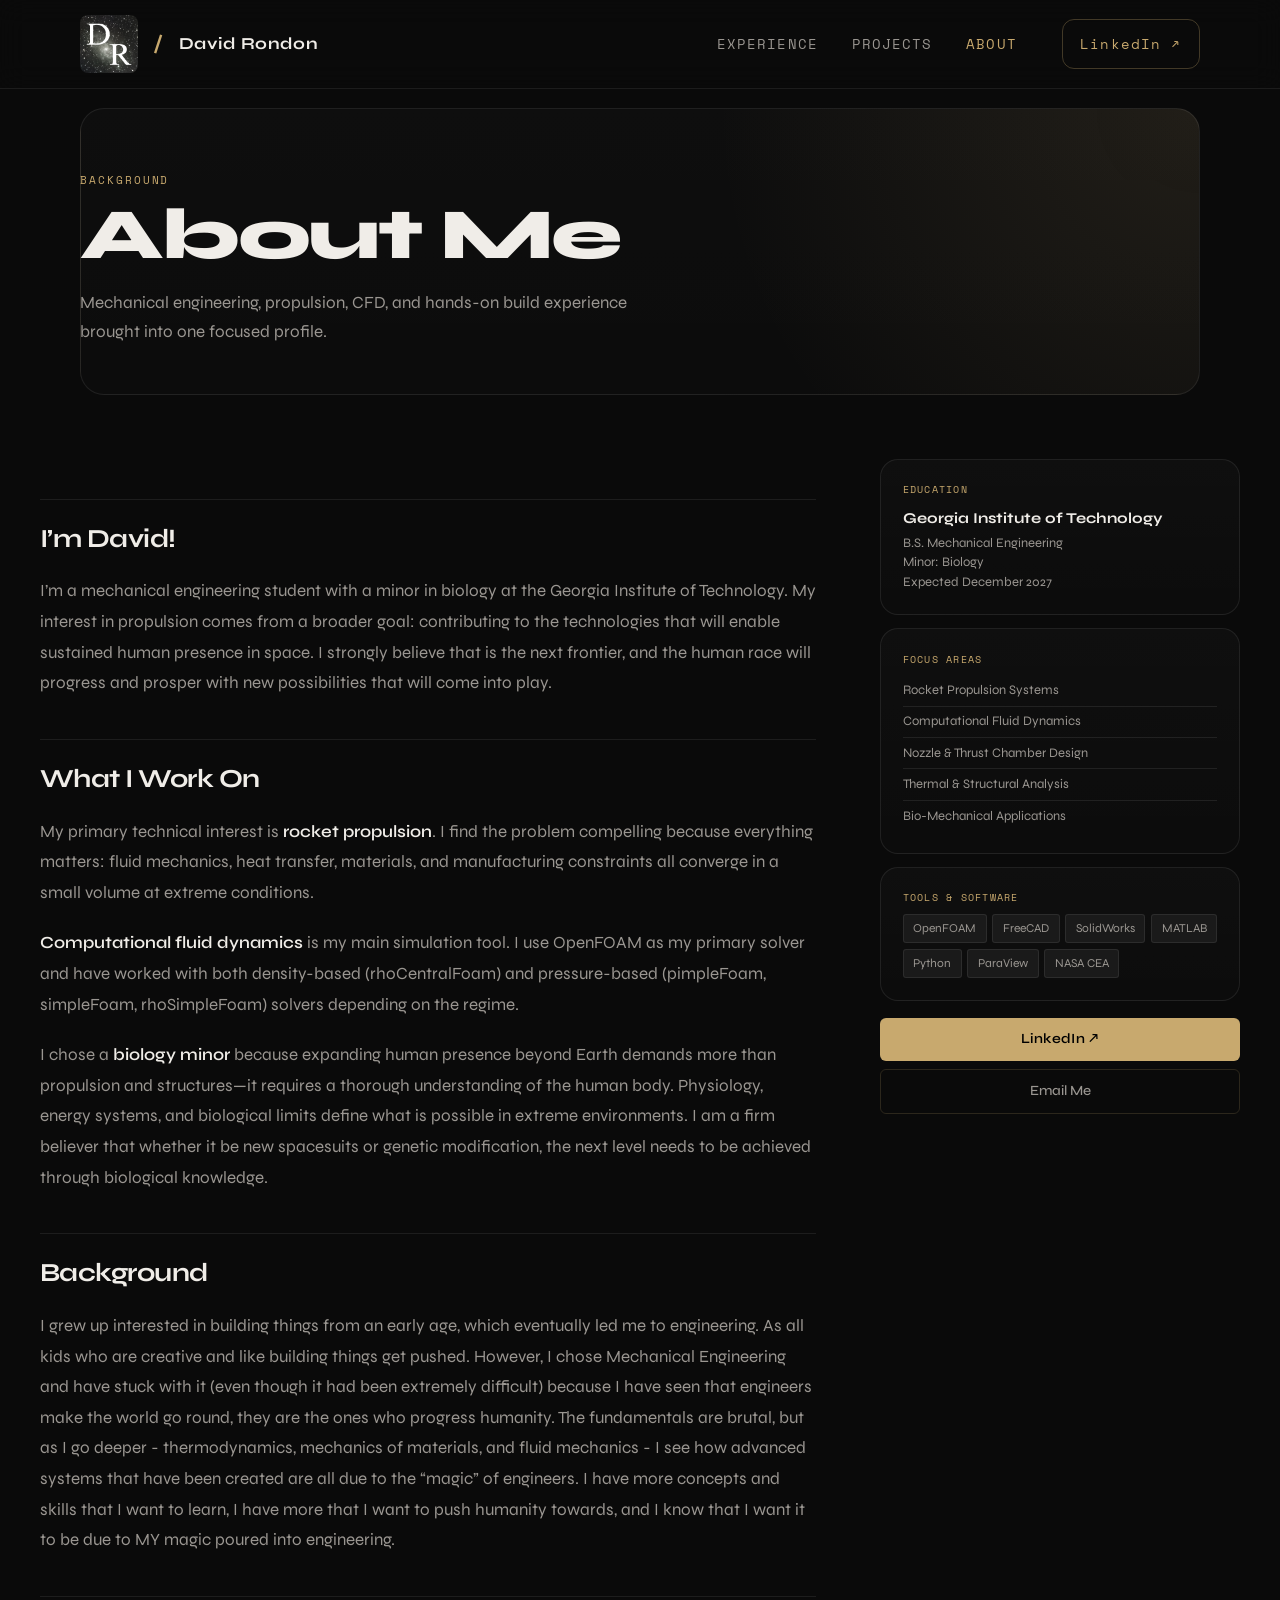
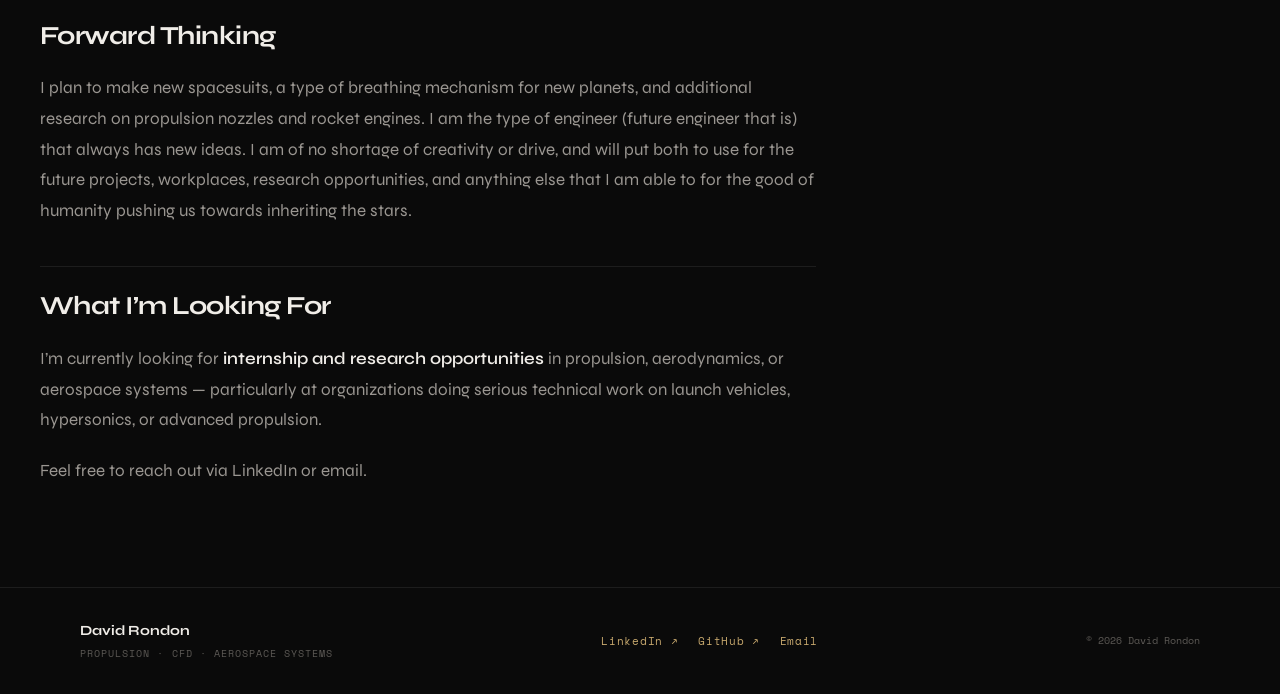
==== commit 0f7059a7: "Update index.html" ====
--- a/about/index.html
+++ b/about/index.html
@@ -55,17 +55,17 @@
     <div class="about-main">
       <div class="article-body">
 <h2 id="im-david"><span id="greeting"></span> I&rsquo;m David!</h2>
-<p>I&rsquo;m a mechanical engineering student with a minor in biology at the Georgia Institute of Technology. My interest in propulsion comes from a broader goal: contributing to the technologies that will enable sustained human presence in space. I strongly believe that is the next frontier, and the human race would progress and prosper with new possibilities that will come into play.</p>
+<p>I&rsquo;m a mechanical engineering student with a minor in biology at the Georgia Institute of Technology. My interest in propulsion comes from a broader goal: contributing to the technologies that will enable sustained human presence in space. I strongly believe that is the next frontier, and the human race will progress and prosper with new possibilities that will come into play.</p>
 <h2 id="what-i-work-on">What I Work On</h2>
-<p>My primary technical interest is <strong>rocket propulsion</strong> — specifically the design and analysis of liquid engine thrust chambers. This means a lot of nozzle contour work (Method of Characteristics), thermochemical analysis with CEA, and thermal modeling of regenerative cooling systems. I find the problem compelling because everything matters: fluid mechanics, heat transfer, materials, and manufacturing constraints all converge in a small volume at extreme conditions.</p>
-<p><strong>Computational fluid dynamics</strong> is my main simulation tool. I use OpenFOAM as my primary solver and have worked with both density-based (rhoCentralFoam) and pressure-based (pimpleFoam, simpleFoam, rhoSimpleFoam) solvers depending on the regime. Validation is crucial — a CFD result without experimental or analytical comparison isn&rsquo;t worth much.</p>
-<p>I chose a <strong>biology minor</strong> intentionally. Expanding human presence beyond Earth demands more than propulsion and structures—it requires a thorough understanding of the human body. Physiology, energy systems, and biological limits define what is possible in extreme environments. I am a firm believer that whether it be new spacesuits or genetic modification, the next level needs to be achieved through biological knowledge.</p>
+<p>My primary technical interest is <strong>rocket propulsion</strong>. I find the problem compelling because everything matters: fluid mechanics, heat transfer, materials, and manufacturing constraints all converge in a small volume at extreme conditions.</p>
+<p><strong>Computational fluid dynamics</strong> is my main simulation tool. I use OpenFOAM as my primary solver and have worked with both density-based (rhoCentralFoam) and pressure-based (pimpleFoam, simpleFoam, rhoSimpleFoam) solvers depending on the regime.</p>
+<p>I chose a <strong>biology minor</strong> because expanding human presence beyond Earth demands more than propulsion and structures—it requires a thorough understanding of the human body. Physiology, energy systems, and biological limits define what is possible in extreme environments. I am a firm believer that whether it be new spacesuits or genetic modification, the next level needs to be achieved through biological knowledge.</p>
 <h2 id="background">Background</h2>
 <p>I grew up interested in building things from an early age, which eventually led me to engineering. As all kids who are creative and like building things get pushed. However, I chose Mechanical Engineering and have stuck with it (even though it had been extremely difficult) because I have seen that engineers make the world go round, they are the ones who progress humanity. The fundamentals are brutal, but as I go deeper - thermodynamics, mechanics of materials, and fluid mechanics - I see how advanced systems that have been created are all due to the &ldquo;magic&rdquo; of engineers. I have more concepts and skills that I want to learn, I have more that I want to push humanity towards, and I know that I want it to be due to MY magic poured into engineering.</p>
 <h2 id="forward-thinking">Forward Thinking</h2>
 <p>I plan to make new spacesuits, a type of breathing mechanism for new planets, and additional research on propulsion nozzles and rocket engines. I am the type of engineer (future engineer that is) that always has new ideas. I am of no shortage of creativity or drive, and will put both to use for the future projects, workplaces, research opportunities, and anything else that I am able to for the good of humanity pushing us towards inheriting the stars.</p>
 <h2 id="what-im-looking-for">What I&rsquo;m Looking For</h2>
-<p>I&rsquo;m interested in <strong>internship and research opportunities</strong> in propulsion, aerodynamics, or aerospace systems — particularly at organizations doing serious technical work on launch vehicles, hypersonics, or advanced propulsion. I&rsquo;m comfortable with ambiguity, I learn very fast when I am hands on, and do my best work when the problem is extremely difficult with a lot of moving parts.</p>
+<p>I&rsquo;m currently looking for <strong>internship and research opportunities</strong> in propulsion, aerodynamics, or aerospace systems — particularly at organizations doing serious technical work on launch vehicles, hypersonics, or advanced propulsion.</p>
 <p>Feel free to reach out via LinkedIn or email.</p>
 </div>
 
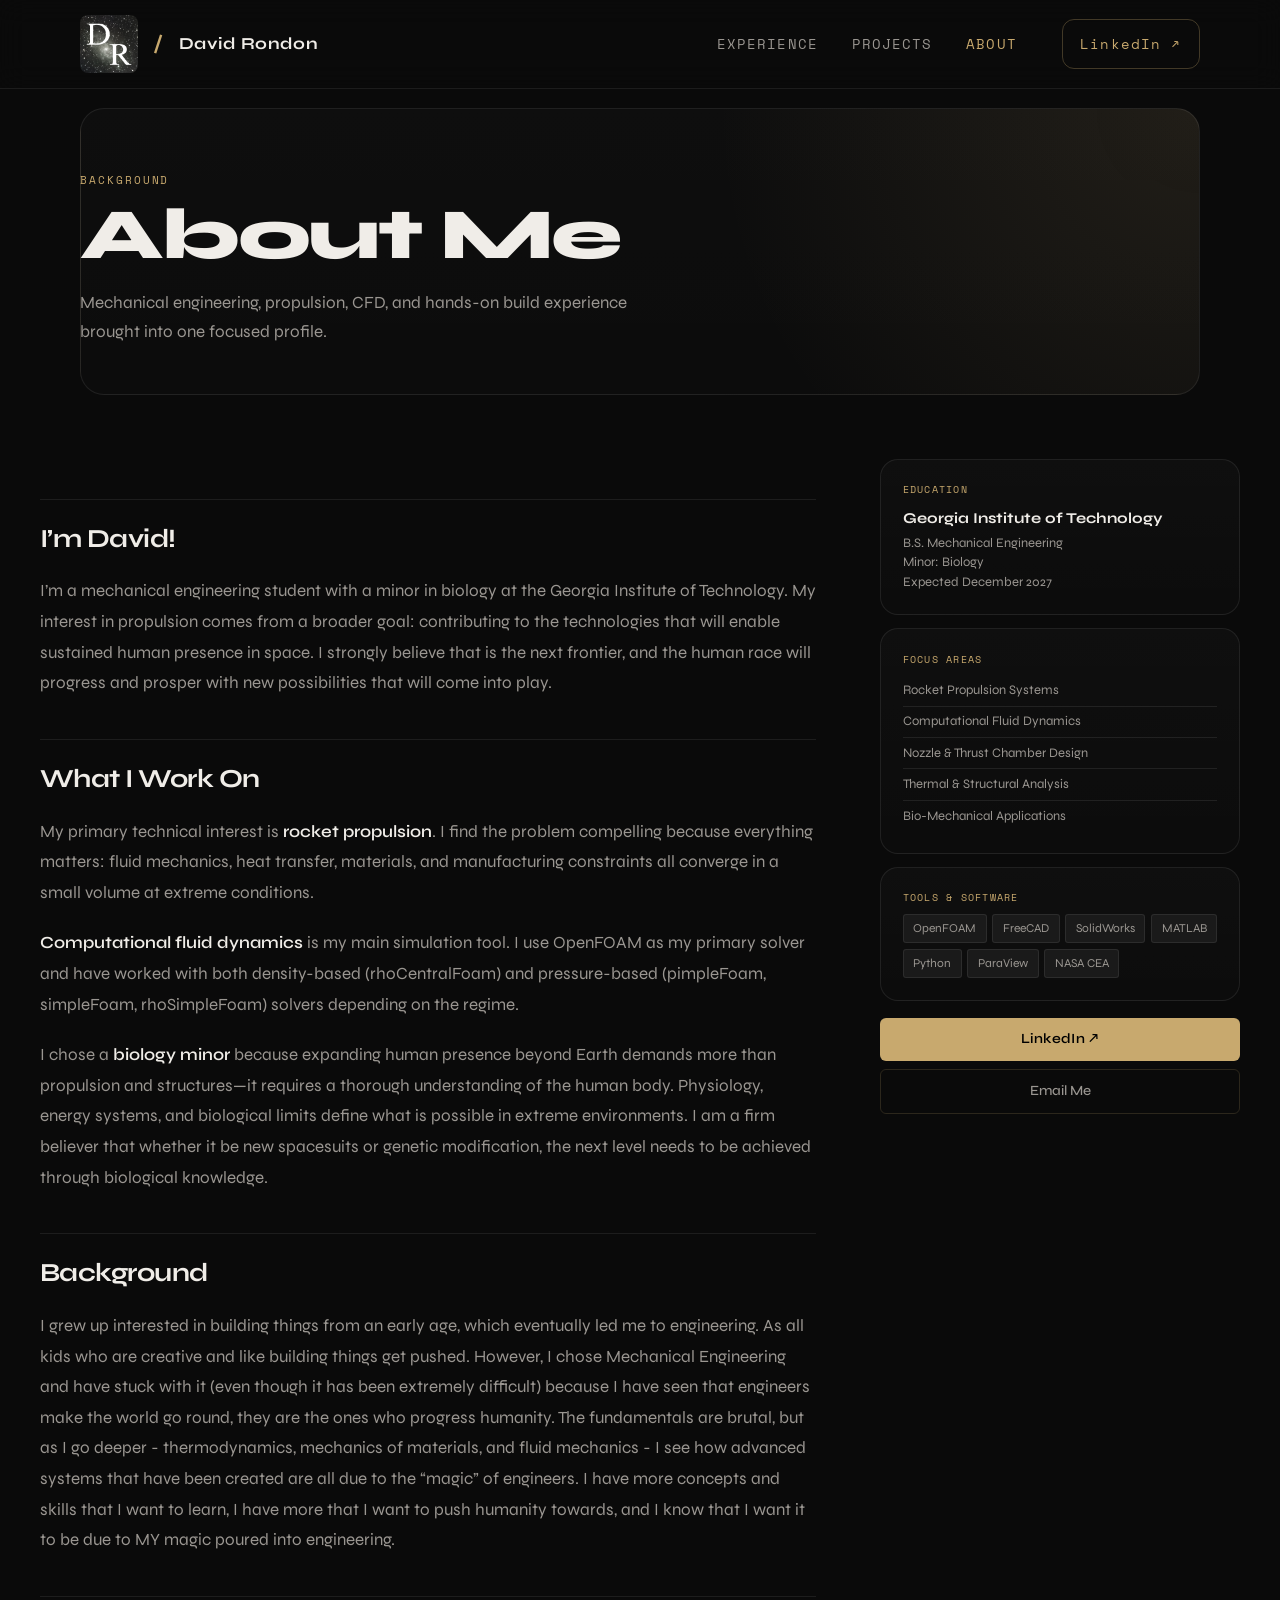
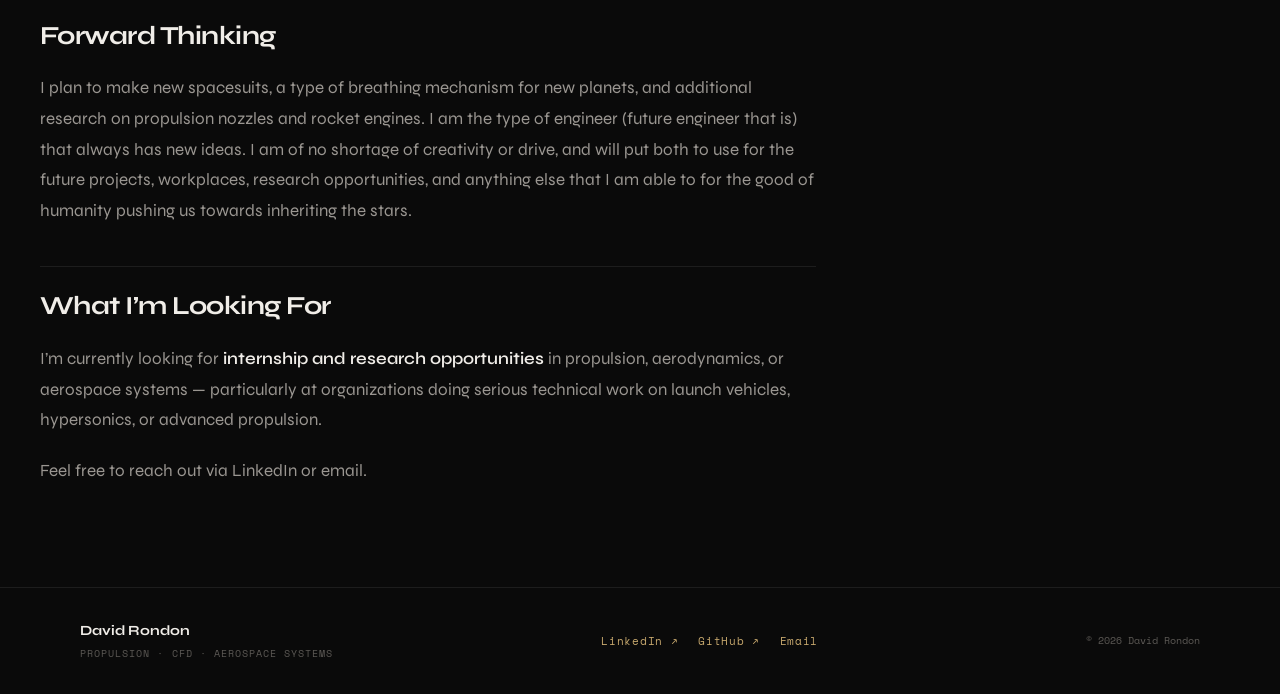
==== commit ad972bc5: "Update index.html" ====
--- a/about/index.html
+++ b/about/index.html
@@ -61,7 +61,7 @@
 <p><strong>Computational fluid dynamics</strong> is my main simulation tool. I use OpenFOAM as my primary solver and have worked with both density-based (rhoCentralFoam) and pressure-based (pimpleFoam, simpleFoam, rhoSimpleFoam) solvers depending on the regime.</p>
 <p>I chose a <strong>biology minor</strong> because expanding human presence beyond Earth demands more than propulsion and structures—it requires a thorough understanding of the human body. Physiology, energy systems, and biological limits define what is possible in extreme environments. I am a firm believer that whether it be new spacesuits or genetic modification, the next level needs to be achieved through biological knowledge.</p>
 <h2 id="background">Background</h2>
-<p>I grew up interested in building things from an early age, which eventually led me to engineering. As all kids who are creative and like building things get pushed. However, I chose Mechanical Engineering and have stuck with it (even though it had been extremely difficult) because I have seen that engineers make the world go round, they are the ones who progress humanity. The fundamentals are brutal, but as I go deeper - thermodynamics, mechanics of materials, and fluid mechanics - I see how advanced systems that have been created are all due to the &ldquo;magic&rdquo; of engineers. I have more concepts and skills that I want to learn, I have more that I want to push humanity towards, and I know that I want it to be due to MY magic poured into engineering.</p>
+<p>I grew up interested in building things from an early age, which eventually led me to engineering. As all kids who are creative and like building things get pushed. However, I chose Mechanical Engineering and have stuck with it (even though it has been extremely difficult) because I have seen that engineers make the world go round, they are the ones who progress humanity. The fundamentals are brutal, but as I go deeper - thermodynamics, mechanics of materials, and fluid mechanics - I see how advanced systems that have been created are all due to the &ldquo;magic&rdquo; of engineers. I have more concepts and skills that I want to learn, I have more that I want to push humanity towards, and I know that I want it to be due to MY magic poured into engineering.</p>
 <h2 id="forward-thinking">Forward Thinking</h2>
 <p>I plan to make new spacesuits, a type of breathing mechanism for new planets, and additional research on propulsion nozzles and rocket engines. I am the type of engineer (future engineer that is) that always has new ideas. I am of no shortage of creativity or drive, and will put both to use for the future projects, workplaces, research opportunities, and anything else that I am able to for the good of humanity pushing us towards inheriting the stars.</p>
 <h2 id="what-im-looking-for">What I&rsquo;m Looking For</h2>
